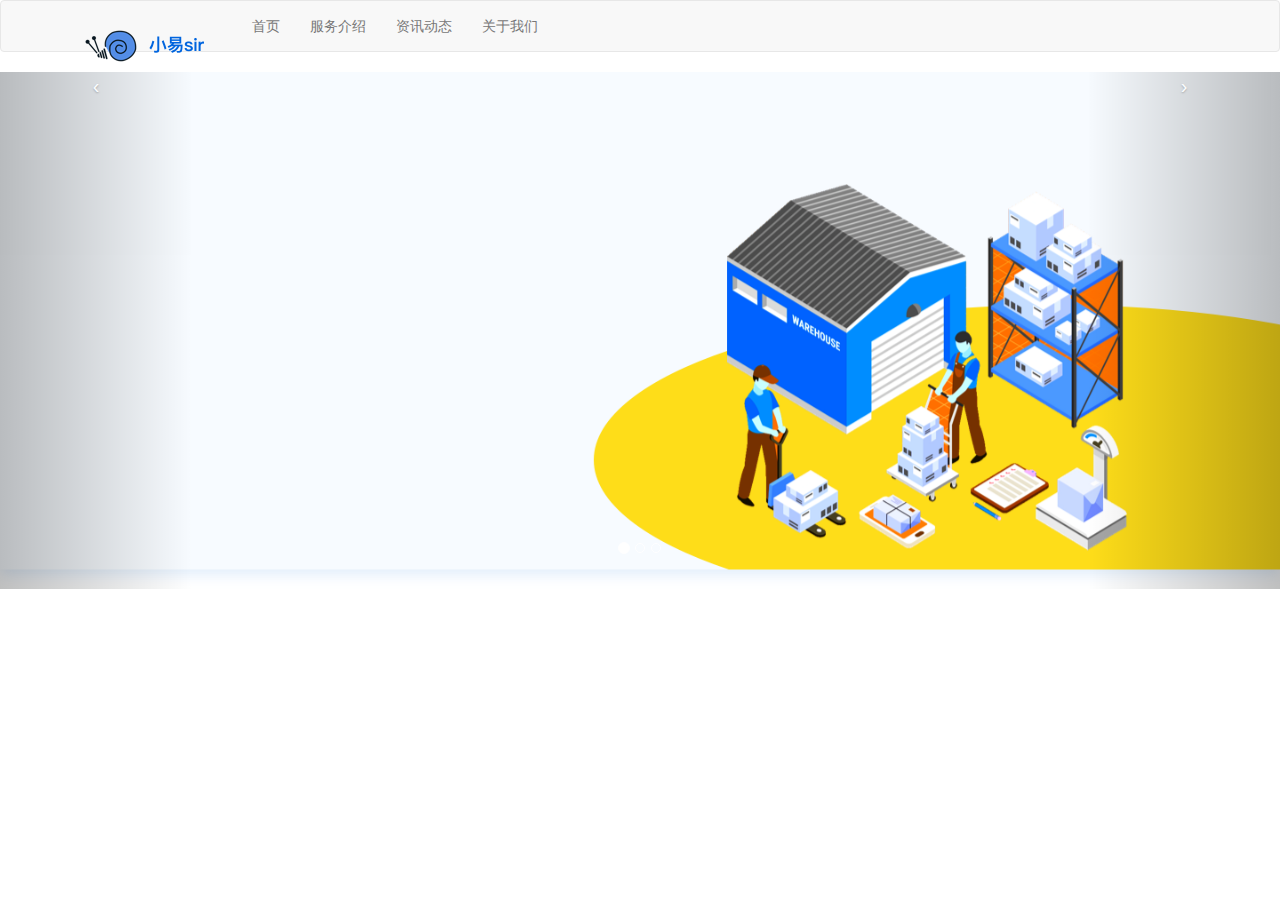
==== index.html @ 645ce536 "小易官网初始化" ====
<!DOCTYPE html>
<html lang="en">

<head>
    <meta charset="utf-8">
    <title>小易sir</title>
    <link rel="shortcut icon" href="images/X.ico" type="image/x-icon" />
    <meta name="viewport" content="width=device-width, initial-scale=1.0">
    <meta name="description" content="小易sir">
    <meta name="keywords" content="小易,快递">
    <meta name="author" content="宁波轩马信息科技有限公司,SwiftHorse Information Technology">
    <link rel="stylesheet" href="css/bootstrap.css" type="text/css">
    <link rel="stylesheet" href="css/style.css" type="text/css">

</head>

<body>
    <header>
        <nav class="navbar navbar-default">
            <div class="container">
                <div class="navbar-header">
                    <button type="button" class="navbar-toggle collapsed" data-toggle="collapse" data-target="#bs-example-navbar-collapse-1"
                        aria-expanded="false">
                        <span class="icon-bar"></span>
                        <span class="icon-bar"></span>
                        <span class="icon-bar"></span>
                    </button>
                    <a class="navbar-brand page-scroll" href="/">
                        <img src="images/logo.png" class="img-responsive">
                    </a>
                </div>
                <div class="collapse navbar-collapse text-center" id="bs-example-navbar-collapse-1">
                    <ul class="nav navbar-nav">
                        <li>
                            <a>首页</a>
                        </li>
                        <li class="dropdown">
                            <a href="#" class="dropdown-toggle" data-toggle="dropdown" role="button" aria-haspopup="true"
                                aria-expanded="false">服务介绍
                                <i class="el-submenu__icon-arrow el-icon-arrow-down"></i>
                            </a>
                            <ul class="dropdown-menu">
                                <li>
                                    <a>服务内容</a>
                                </li>
                                <li>
                                    <a>关注小易</a>
                                </li>
                            </ul>
                        </li>
                        <li>
                            <a>资讯动态</a>
                        </li>
                        <li>
                            <a>关于我们</a>
                        </li>
                        <li class="menu-btn">
                            <!-- <img :src="Info.Image" class="menu-icon" @click="navto('/User')"> -->
                            <!-- <el-button size="small" @click="logout()">退出</el-button> -->
                            <!-- <el-button type="primary" size="small">登录</el-button> -->
                        </li>
                    </ul>
                </div>
            </div>
        </nav>
    </header>
    <div id="myCarousel" class="carousel slide">
        <ol class="carousel-indicators">
            <li data-target="#myCarousel" data-slide-to="0" class="active"></li>
            <li data-target="#myCarousel" data-slide-to="1"></li>
            <li data-target="#myCarousel" data-slide-to="2"></li>
        </ol>
        <!-- Carousel items -->
        <div class="carousel-inner">
            <div class="active item"><img src="images/home_banner.png" /></div>
            <div class="item"><img src="images/home_banner.png" /></div>
            <div class="item"><img src="images/home_banner.png" /></div>
        </div>
        <!-- Carousel nav -->
        <a class="carousel-control left" href="#myCarousel" data-slide="prev">&lsaquo;</a>
        <a class="carousel-control right" href="#myCarousel" data-slide="next">&rsaquo;</a>
    </div>
</body>
<script src="js/jquery.min.js"></script>
<script src="js/bootstrap.min.js"></script>
<script src="js/index.js"></script>

</html>
---- css/style.css ----
#myCarousel img{
    height: 100%
}
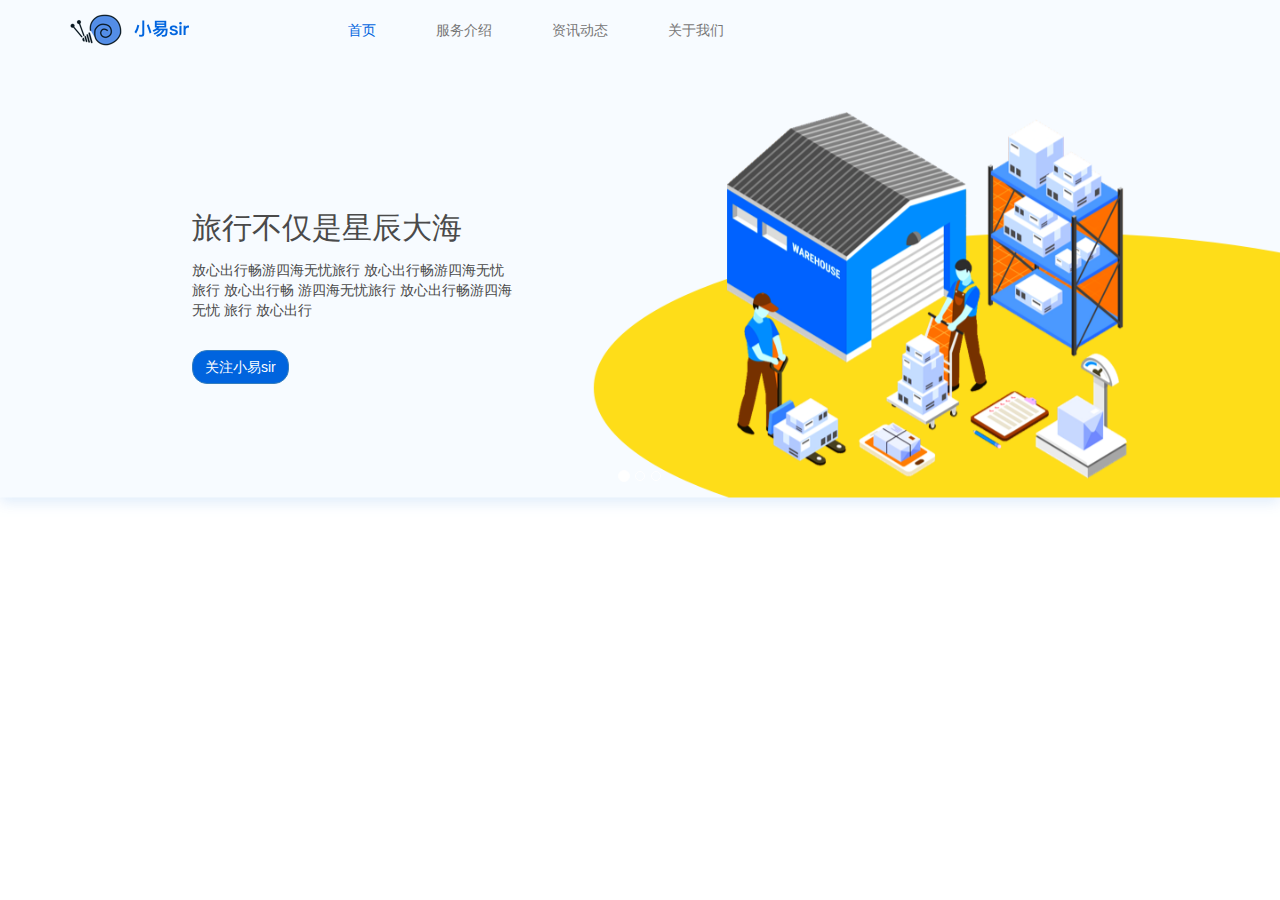
==== commit 5ee0177c: "导航条和banner完成" ====
--- a/index.html
+++ b/index.html
@@ -10,6 +10,7 @@
     <meta name="keywords" content="小易,快递">
     <meta name="author" content="宁波轩马信息科技有限公司,SwiftHorse Information Technology">
     <link rel="stylesheet" href="css/bootstrap.css" type="text/css">
+    <link rel="stylesheet" href="css/animate.min.css" type="text/css">
     <link rel="stylesheet" href="css/style.css" type="text/css">
 
 </head>
@@ -18,7 +19,7 @@
     <header>
         <nav class="navbar navbar-default">
             <div class="container">
-                <div class="navbar-header">
+                <!-- <div class="navbar-header"> -->
                     <button type="button" class="navbar-toggle collapsed" data-toggle="collapse" data-target="#bs-example-navbar-collapse-1"
                         aria-expanded="false">
                         <span class="icon-bar"></span>
@@ -28,18 +29,17 @@
                     <a class="navbar-brand page-scroll" href="/">
                         <img src="images/logo.png" class="img-responsive">
                     </a>
-                </div>
+                <!-- </div> -->
                 <div class="collapse navbar-collapse text-center" id="bs-example-navbar-collapse-1">
                     <ul class="nav navbar-nav">
-                        <li>
+                        <li class="active">
                             <a>首页</a>
                         </li>
                         <li class="dropdown">
-                            <a href="#" class="dropdown-toggle" data-toggle="dropdown" role="button" aria-haspopup="true"
-                                aria-expanded="false">服务介绍
+                            <a href="#" class="dropdown-toggle">服务介绍
                                 <i class="el-submenu__icon-arrow el-icon-arrow-down"></i>
                             </a>
-                            <ul class="dropdown-menu">
+                            <ul class="dropdown-menu animated fadeInDown active in"  id="animate">
                                 <li>
                                     <a>服务内容</a>
                                 </li>
@@ -54,11 +54,6 @@
                         <li>
                             <a>关于我们</a>
                         </li>
-                        <li class="menu-btn">
-                            <!-- <img :src="Info.Image" class="menu-icon" @click="navto('/User')"> -->
-                            <!-- <el-button size="small" @click="logout()">退出</el-button> -->
-                            <!-- <el-button type="primary" size="small">登录</el-button> -->
-                        </li>
                     </ul>
                 </div>
             </div>
@@ -72,13 +67,18 @@
         </ol>
         <!-- Carousel items -->
         <div class="carousel-inner">
+            <div class="banner-text">
+                <p class="title">旅行不仅是星辰大海</p>
+                <p class="smalltitle">放心出行畅游四海无忧旅行 放心出行畅游四海无忧旅行 放心出行畅 游四海无忧旅行 放心出行畅游四海无忧 旅行 放心出行</p>
+                <button class="btn btn-large btn-primary" type="button">关注小易sir</button>
+            </div>
             <div class="active item"><img src="images/home_banner.png" /></div>
             <div class="item"><img src="images/home_banner.png" /></div>
             <div class="item"><img src="images/home_banner.png" /></div>
         </div>
         <!-- Carousel nav -->
-        <a class="carousel-control left" href="#myCarousel" data-slide="prev">&lsaquo;</a>
-        <a class="carousel-control right" href="#myCarousel" data-slide="next">&rsaquo;</a>
+        <a class="carousel-control left" href="#myCarousel" data-slide="prev"></a>
+        <a class="carousel-control right" href="#myCarousel" data-slide="next"></a>
     </div>
 </body>
 <script src="js/jquery.min.js"></script>
--- a/css/style.css
+++ b/css/style.css
@@ -1,3 +1,100 @@
-#myCarousel img{
-    height: 100%
+*{
+    color: #4A4A4A;
+    font-size: 14px;
+}
+.btn-primary{
+    background-color: #0064DE;
+}
+/* banner */
+.carousel-inner .item img{
+    height: 100%;
+    width: 100%
+}
+.carousel-control.left,.carousel-control.right {
+    background-image: unset
+}
+.banner-text{
+    position: absolute;
+    top: 40%;
+    z-index: 1;
+    width: 25%;
+    left: 15%;
+    color: #4A4A4A;
+}
+.banner-text .title{
+    font-size: 30px;
+}
+.banner-text .smalltitle{
+    font-size: 14px;
+}
+@media only screen
+and (max-device-width : 767px){
+    .banner-text .title{
+        font-size: 14px;
+    }
+    .banner-text .smalltitle{
+        display: none;
+    }
+    .banner-text {
+        top: 45%;
+        width: 50%;
+        left: 9%;
+    }
+    .banner-text .btn-primary{
+        margin-top: 0;
+    }
+}
+.banner-text .btn-primary{
+    border-radius:15px;
+    margin-top: 20px;
+}
+/* 导航条 */
+header{
+    position: absolute;
+    top: 0;
+    z-index: 999;
+    width: 100%;
+}
+.navbar-brand{
+    padding: 0
+}
+.nav {
+    padding-left: 10%;
+}
+.nav > li > a {
+    padding: 20px 30px;
+}
+.navbar-default {
+    background-color:unset;
+    border-color: unset;
+    border:unset
+}
+.navbar-default .navbar-nav > .active > a, .navbar-default .navbar-nav > .active > a:hover, .navbar-default .navbar-nav > .active > a:focus {
+    color: #0064DE;
+    background-color: unset;
+}
+.nav.navbar-nav li{
+    cursor: pointer;
+}
+.navbar-default .navbar-nav > li > a:hover, .navbar-default .navbar-nav > li > a:focus {
+    color: #0064DE;;
+    background-color: transparent;
+}
+.navbar-nav .dropdown-menu {
+    position: absolute;
+    top: 100%;
+    opacity: 0;
+    visibility: hidden;
+}
+.navbar-nav .dropdown:hover > ul{
+    opacity: 1;
+    visibility: visible;
+    display: block !important;
+}
+.dropdown-menu {
+    min-width: 100px;
+    padding: 15px 0;
+}
+.dropdown #animate li + li{
+    margin-top: 10px;
 }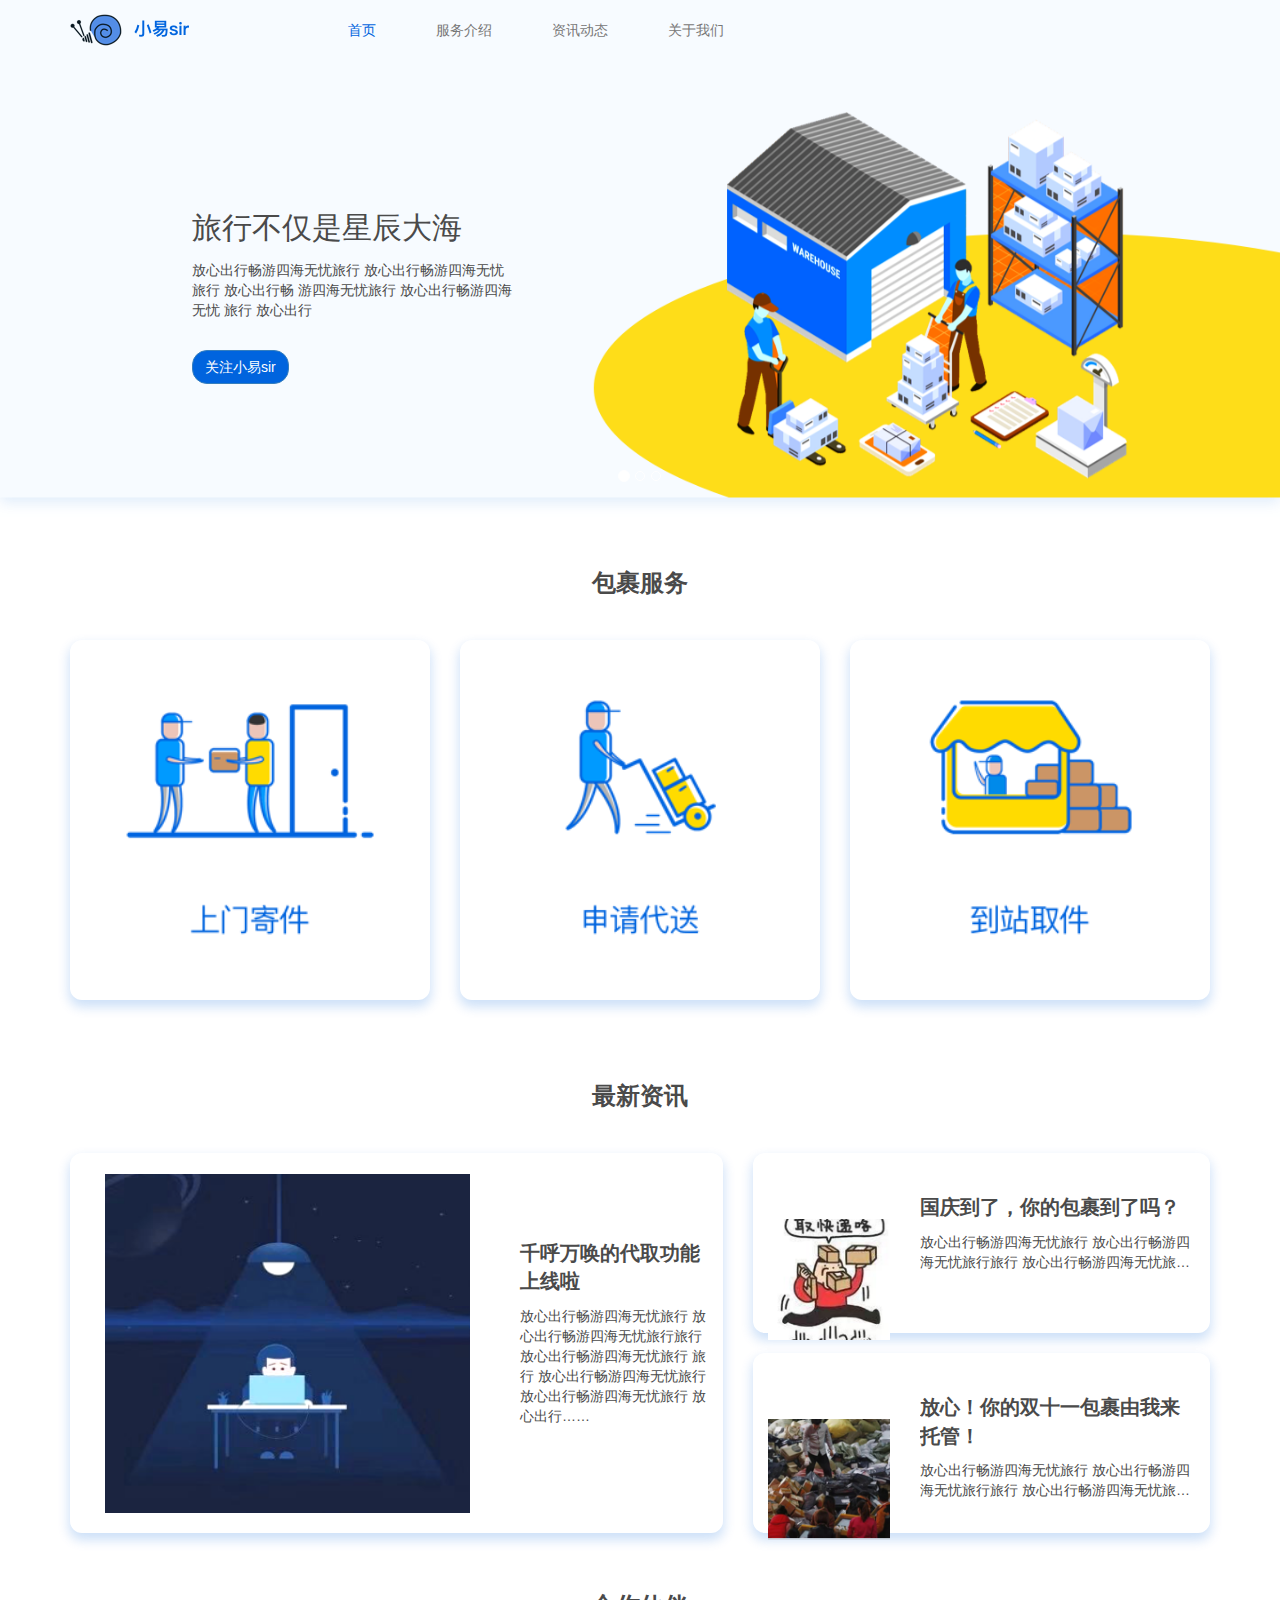
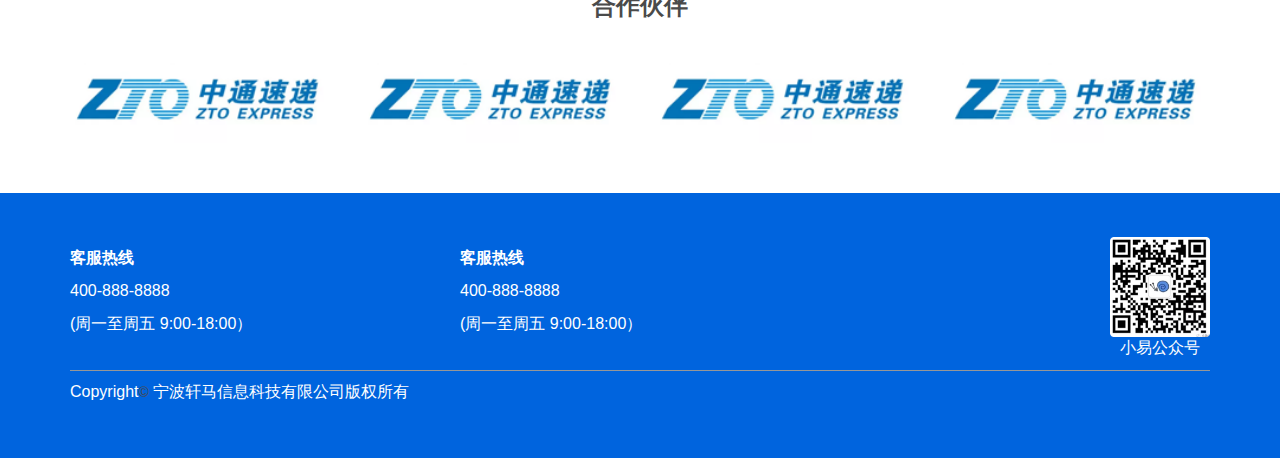
==== commit 2981d1cd: "首页完成" ====
--- a/index.html
+++ b/index.html
@@ -20,15 +20,15 @@
         <nav class="navbar navbar-default">
             <div class="container">
                 <!-- <div class="navbar-header"> -->
-                    <button type="button" class="navbar-toggle collapsed" data-toggle="collapse" data-target="#bs-example-navbar-collapse-1"
-                        aria-expanded="false">
-                        <span class="icon-bar"></span>
-                        <span class="icon-bar"></span>
-                        <span class="icon-bar"></span>
-                    </button>
-                    <a class="navbar-brand page-scroll" href="/">
-                        <img src="images/logo.png" class="img-responsive">
-                    </a>
+                <button type="button" class="navbar-toggle collapsed" data-toggle="collapse" data-target="#bs-example-navbar-collapse-1"
+                    aria-expanded="false">
+                    <span class="icon-bar"></span>
+                    <span class="icon-bar"></span>
+                    <span class="icon-bar"></span>
+                </button>
+                <a class="navbar-brand page-scroll" href="/">
+                    <img src="images/logo.png" class="img-responsive">
+                </a>
                 <!-- </div> -->
                 <div class="collapse navbar-collapse text-center" id="bs-example-navbar-collapse-1">
                     <ul class="nav navbar-nav">
@@ -39,7 +39,7 @@
                             <a href="#" class="dropdown-toggle">服务介绍
                                 <i class="el-submenu__icon-arrow el-icon-arrow-down"></i>
                             </a>
-                            <ul class="dropdown-menu animated fadeInDown active in"  id="animate">
+                            <ul class="dropdown-menu animated fadeInDown active in" id="animate">
                                 <li>
                                     <a>服务内容</a>
                                 </li>
@@ -80,6 +80,87 @@
         <a class="carousel-control left" href="#myCarousel" data-slide="prev"></a>
         <a class="carousel-control right" href="#myCarousel" data-slide="next"></a>
     </div>
+    <h2>包裹服务</h2>
+    <div class="container">
+        <div class="row server">
+            <div class="col-xs-6 col-sm-6 col-md-4"><img src="images/home_send.png" /></div>
+            <div class="col-xs-6 col-sm-6 col-md-4"><img src="images/home_substituting.png" /></div>
+            <div class="col-xs-6 col-sm-6 col-md-4"><img src="images/home_take.png" /></div>
+        </div>
+    </div>
+    <h2 class="newstitle">最新资讯</h2>
+    <div class="container">
+        <div class="row news">
+            <div class="col-md-7 left">
+                <div class="row">
+                    <div class="col-lg-8 col-md-8 col-sm-6">
+                        <img src="images/home_news1.png" />
+                    </div>
+                    <div class="col-lg-4 col-md-4 col-sm-6">
+                        <p class="news-title">千呼万唤的代取功能上线啦</p>
+                        <p>放心出行畅游四海无忧旅行 放心出行畅游四海无忧旅行旅行 放心出行畅游四海无忧旅行 旅行 放心出行畅游四海无忧旅行 放心出行畅游四海无忧旅行 放心出行……</p>
+                    </div>
+                </div>
+            </div>
+            <div class="col-md-5 right">
+                <div class="row">
+                    <div class="col-sm-4 col-md-4 col-lg-4">
+                        <img src="images/home_news2.png" />
+                    </div>
+                    <div class="col-md-8">
+                        <p class="news-title">国庆到了，你的包裹到了吗？</p>
+                        <p>放心出行畅游四海无忧旅行 放心出行畅游四海无忧旅行旅行 放心出行畅游四海无忧旅行 旅行 放心出行畅游四海无忧旅行 放心出行畅游四海无忧旅行 放心出行……</p>
+                    </div>
+                </div>
+                <div class="row">
+                    <div class="col-sm-4 col-md-4 col-lg-4">
+                        <img src="images/home_news3.png" />
+                    </div>
+                    <div class="col-md-8">
+                        <p class="news-title">放心！你的双十一包裹由我来托管！</p>
+                        <p>放心出行畅游四海无忧旅行 放心出行畅游四海无忧旅行旅行 放心出行畅游四海无忧旅行 旅行 放心出行畅游四海无忧旅行 放心出行畅游四海无忧旅行 放心出行……</p>
+                    </div>
+                </div>
+            </div>
+        </div>
+    </div>
+    <h2>合作伙伴</h2>
+    <div class="container">
+        <div class="row hezuo">
+            <div class="col-xs-6 col-sm-6 col-md-3"><img src="images/home_partner.png" /></div>
+            <div class="col-xs-6 col-sm-6 col-md-3"><img src="images/home_partner.png" /></div>
+            <div class="col-xs-6 col-sm-6 col-md-3"><img src="images/home_partner.png" /></div>
+            <div class="col-xs-6 col-sm-6 col-md-3"><img src="images/home_partner.png" /></div>
+        </div>
+    </div>
+    <footer class="page-footer">
+        <div class="container">
+            <div class="row">
+                <div class="col-xs-8 col-sm-8 col-md-8">
+                    <div class="row">
+                        <div class="col-xs-12 col-sm-6 col-md-6">
+                            <p class="foot-head">客服热线</p>
+                            <p class="foot-body">400-888-8888</p>
+                            <p class="foot-body">(周一至周五 9:00-18:00）</p>
+                        </div>
+                        <div class="col-xs-12 col-sm-6 col-md-6">
+                            <p class="foot-head">客服热线</p>
+                            <p class="foot-body">400-888-8888</p>
+                            <p class="foot-body">(周一至周五 9:00-18:00）</p>
+                        </div>
+                    </div>
+                </div>
+                <div class="col-xs-4 col-sm-4 col-md-4">
+                    <div class="eqcode">
+                        <img src="images/ew.png" style="width: 100px;height: 100px;">
+                        <p>小易公众号</p>
+                    </div>
+                </div>
+            </div>
+            <p class="copyright">Copyright<span style="font-family: Arial;">©</span> 宁波轩马信息科技有限公司版权所有</p>
+            <!-- <p>联系电话：0574-87562316&nbsp;&nbsp;&nbsp;公司地址：宁波市鄞州区扬帆路999号研发园B2幢901室</p> -->
+        </div>
+    </footer>
 </body>
 <script src="js/jquery.min.js"></script>
 <script src="js/bootstrap.min.js"></script>
--- a/css/style.css
+++ b/css/style.css
@@ -27,8 +27,11 @@
 .banner-text .smalltitle{
     font-size: 14px;
 }
-@media only screen
-and (max-device-width : 767px){
+.banner-text .btn-primary{
+    border-radius:15px;
+    margin-top: 20px;
+}
+@media (max-width : 992px){
     .banner-text .title{
         font-size: 14px;
     }
@@ -43,10 +46,6 @@
     .banner-text .btn-primary{
         margin-top: 0;
     }
-}
-.banner-text .btn-primary{
-    border-radius:15px;
-    margin-top: 20px;
 }
 /* 导航条 */
 header{
@@ -97,4 +96,127 @@
 }
 .dropdown #animate li + li{
     margin-top: 10px;
+}
+/* 包裹服务 */
+h2{
+    font-size:24px;
+    font-family:PingFangSC-Semibold;
+    font-weight:600;
+    color:rgba(74,74,74,1);
+    line-height:33px;
+    text-align: center;
+    margin-top: 20px;
+    padding: 30px 0;
+}
+.server .col-md-4{
+    text-align: center;
+}
+.server .col-md-4 img{
+    background:rgba(255,255,255,1);
+    box-shadow:0px 6px 12px 1px rgba(0,100,222,0.2);
+    border-radius:12px;
+    width: 100%;
+}
+/* 最新资讯 */
+.newstitle{
+    margin-top: 50px;
+}
+.news .col-md-7.left .row , .news .col-md-5.right .row{
+    background:rgba(255,255,255,1);
+    box-shadow:0px 6px 12px 1px rgba(0,100,222,0.2);
+    border-radius:12px;
+}
+.news .left .row{
+    margin: 0;
+}
+.news .left .col-md-8{
+    text-align: center;
+    height: 100%;
+}
+.news .left .col-md-8 img{
+    padding: 5%;
+    width: 100%;
+    height: 100%;
+}
+.news .left .col-md-4{
+    margin-top: 10%;
+}
+.news-title{
+    font-size: 20px;
+    font-weight: 600;
+    padding-top: 20px;
+}
+.right .row{
+    padding: 20px 0;
+    margin: 0
+}
+.news .right .row+.row{
+    margin-top: 20px;
+}
+.news .right .col-md-4{
+    padding-top: 10%
+}
+.news .right .col-md-4 img{
+    width: 100%
+}
+.news .right p{
+    display: -webkit-box;
+    -webkit-box-orient: vertical;
+    -webkit-line-clamp: 2;
+    overflow: hidden;
+}
+@media(min-width : 992px){
+    .news .left .row{
+        height: 380px;
+    }
+    .news .right .row{
+        height: 180px;
+    }
+    
+}
+@media (max-width : 992px){
+    .left .col-md-7 img{
+        padding: 0;
+    }
+    h2{
+        padding: 0;
+    }
+    .server .col-md-4:last-child{
+        margin-top: 20px;
+    }
+    .news .right{
+        margin-top: 20px;
+    }
+    .news .right{
+        margin-top: 20px;
+    }
+}
+.hezuo .col-sm-6 img{
+    width: 100%
+}
+.hezuo{
+    margin-bottom: 50px;
+}
+ /* 底部栏 */
+ .page-footer{
+    padding-top: 44px;
+    padding-bottom: 44px;
+    width: 100%;
+    background-color: #0064DE;
+ }
+ .page-footer p{
+    color: #fff;
+    font-size: 16px;
+ }
+ .foot-head {
+    font-weight: 600;
+    margin: 10px 0;
+}
+.eqcode{
+    float: right;
+    text-align: center;
+}
+.copyright {
+    border-top: 1px solid #979797;
+    padding-top: 10px;
 }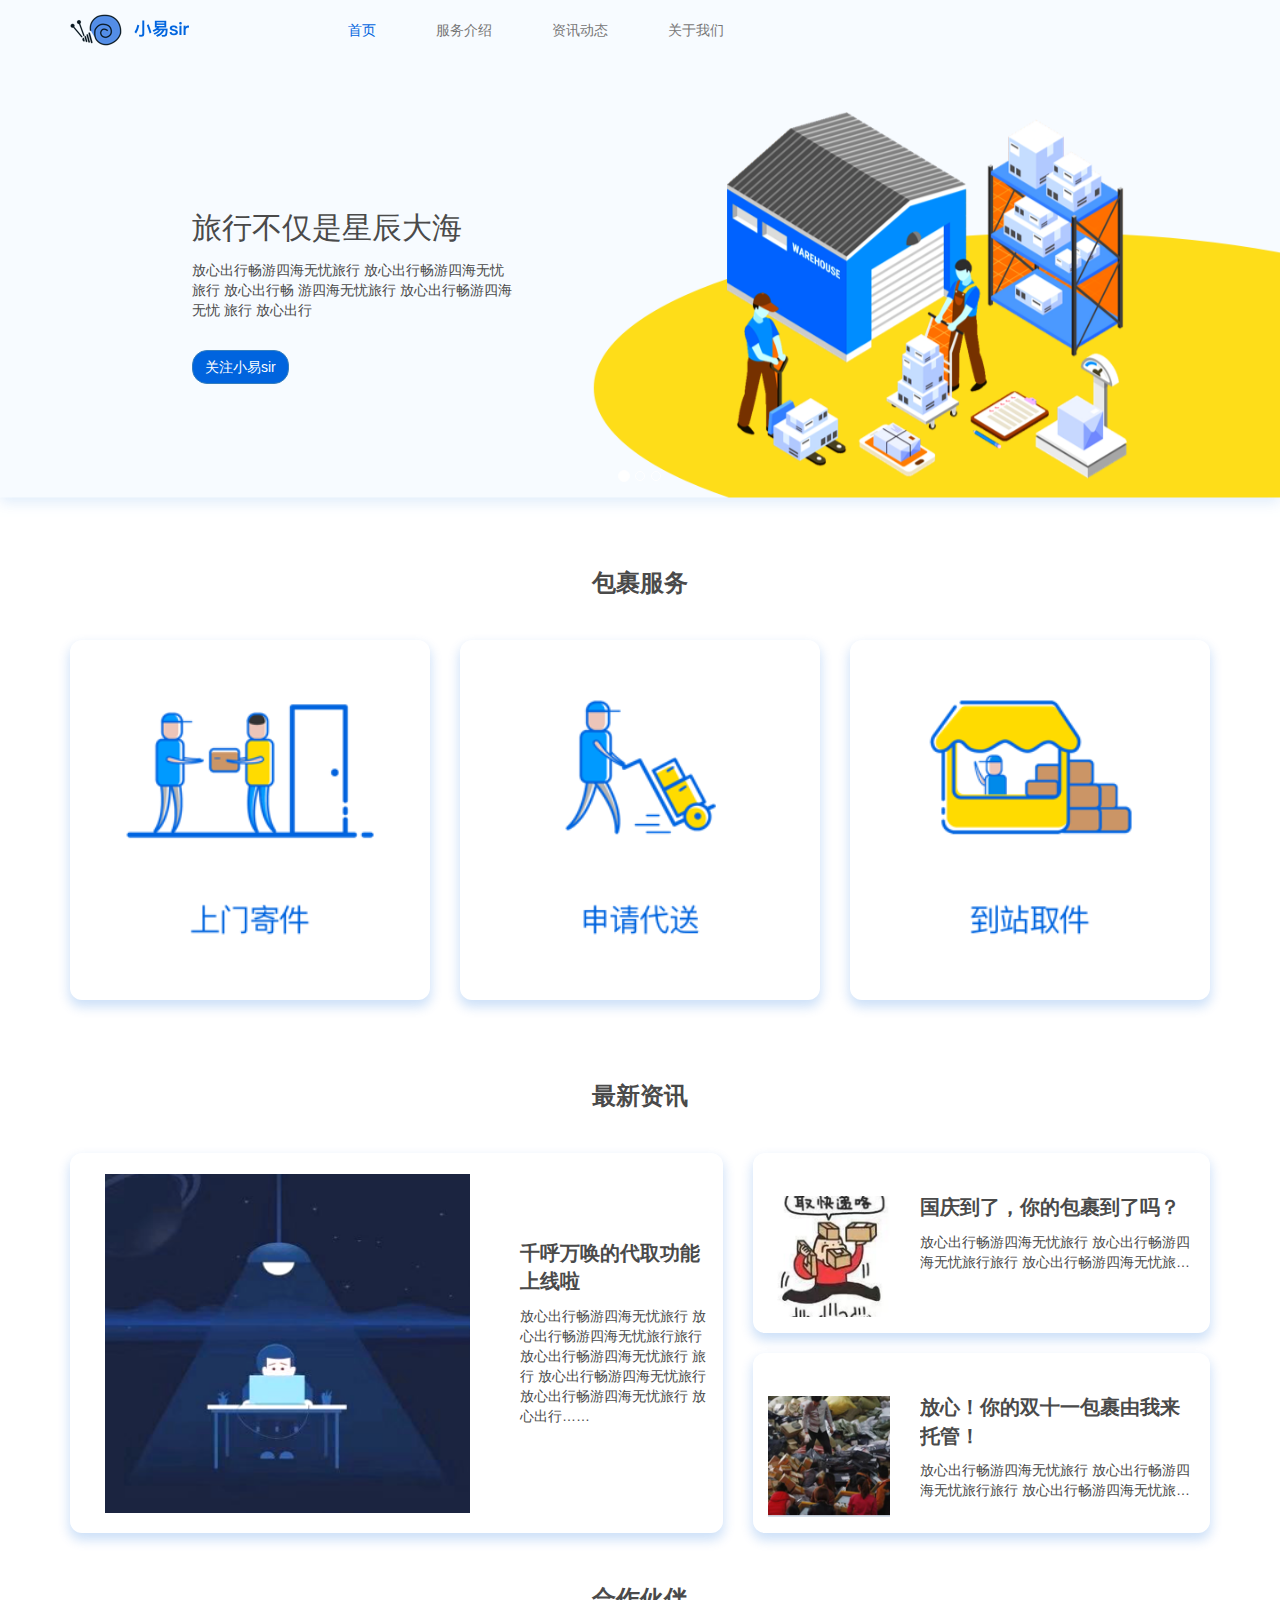
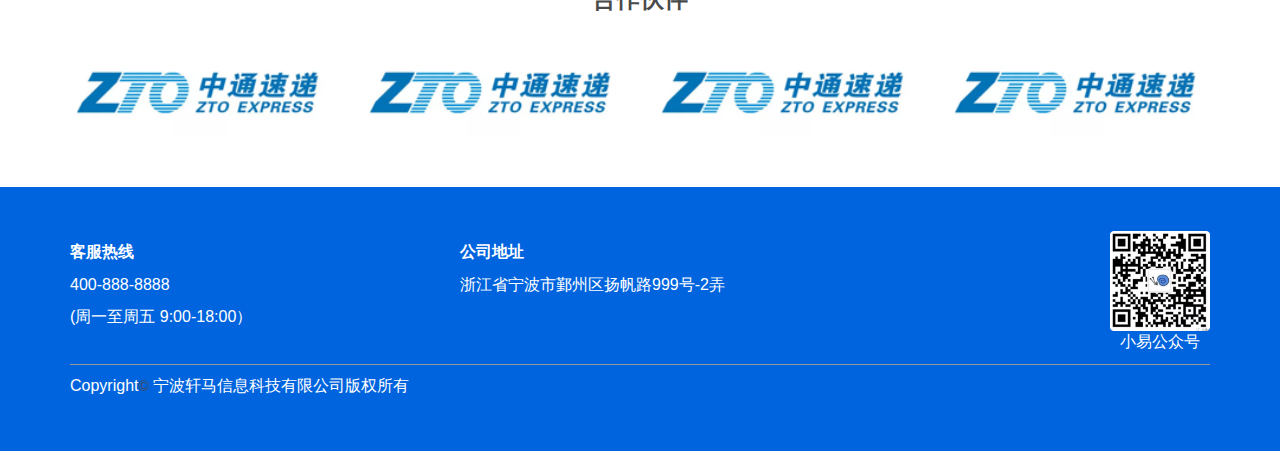
==== commit 1aa6aea3: "服务内容页面完成" ====
--- a/index.html
+++ b/index.html
@@ -12,52 +12,9 @@
     <link rel="stylesheet" href="css/bootstrap.css" type="text/css">
     <link rel="stylesheet" href="css/animate.min.css" type="text/css">
     <link rel="stylesheet" href="css/style.css" type="text/css">
-
 </head>
-
 <body>
     <header>
-        <nav class="navbar navbar-default">
-            <div class="container">
-                <!-- <div class="navbar-header"> -->
-                <button type="button" class="navbar-toggle collapsed" data-toggle="collapse" data-target="#bs-example-navbar-collapse-1"
-                    aria-expanded="false">
-                    <span class="icon-bar"></span>
-                    <span class="icon-bar"></span>
-                    <span class="icon-bar"></span>
-                </button>
-                <a class="navbar-brand page-scroll" href="/">
-                    <img src="images/logo.png" class="img-responsive">
-                </a>
-                <!-- </div> -->
-                <div class="collapse navbar-collapse text-center" id="bs-example-navbar-collapse-1">
-                    <ul class="nav navbar-nav">
-                        <li class="active">
-                            <a>首页</a>
-                        </li>
-                        <li class="dropdown">
-                            <a href="#" class="dropdown-toggle">服务介绍
-                                <i class="el-submenu__icon-arrow el-icon-arrow-down"></i>
-                            </a>
-                            <ul class="dropdown-menu animated fadeInDown active in" id="animate">
-                                <li>
-                                    <a>服务内容</a>
-                                </li>
-                                <li>
-                                    <a>关注小易</a>
-                                </li>
-                            </ul>
-                        </li>
-                        <li>
-                            <a>资讯动态</a>
-                        </li>
-                        <li>
-                            <a>关于我们</a>
-                        </li>
-                    </ul>
-                </div>
-            </div>
-        </nav>
     </header>
     <div id="myCarousel" class="carousel slide">
         <ol class="carousel-indicators">
@@ -134,36 +91,9 @@
         </div>
     </div>
     <footer class="page-footer">
-        <div class="container">
-            <div class="row">
-                <div class="col-xs-8 col-sm-8 col-md-8">
-                    <div class="row">
-                        <div class="col-xs-12 col-sm-6 col-md-6">
-                            <p class="foot-head">客服热线</p>
-                            <p class="foot-body">400-888-8888</p>
-                            <p class="foot-body">(周一至周五 9:00-18:00）</p>
-                        </div>
-                        <div class="col-xs-12 col-sm-6 col-md-6">
-                            <p class="foot-head">客服热线</p>
-                            <p class="foot-body">400-888-8888</p>
-                            <p class="foot-body">(周一至周五 9:00-18:00）</p>
-                        </div>
-                    </div>
-                </div>
-                <div class="col-xs-4 col-sm-4 col-md-4">
-                    <div class="eqcode">
-                        <img src="images/ew.png" style="width: 100px;height: 100px;">
-                        <p>小易公众号</p>
-                    </div>
-                </div>
-            </div>
-            <p class="copyright">Copyright<span style="font-family: Arial;">©</span> 宁波轩马信息科技有限公司版权所有</p>
-            <!-- <p>联系电话：0574-87562316&nbsp;&nbsp;&nbsp;公司地址：宁波市鄞州区扬帆路999号研发园B2幢901室</p> -->
-        </div>
     </footer>
 </body>
 <script src="js/jquery.min.js"></script>
 <script src="js/bootstrap.min.js"></script>
 <script src="js/index.js"></script>
-
 </html>--- a/css/style.css
+++ b/css/style.css
@@ -154,7 +154,7 @@
     margin-top: 20px;
 }
 .news .right .col-md-4{
-    padding-top: 10%
+    padding-top: 5%
 }
 .news .right .col-md-4 img{
     width: 100%
@@ -219,4 +219,87 @@
 .copyright {
     border-top: 1px solid #979797;
     padding-top: 10px;
-}+}
+/* 服务内容页面 */
+.service{
+    margin-top: 50px;
+}
+.service .text{
+    text-align: left;
+    font-size: 60px;
+    font-weight: 400
+}
+.service .col-md-11 p{
+    font-size: 24px;
+    text-align: left;
+    margin-top: 10px;
+}
+.service .step1 img{
+    width: 80%;
+    background:rgba(255,255,255,1);
+    box-shadow:0px 6px 12px 1px rgba(0,100,222,0.2);
+    border-radius:12px;
+}
+.service .step1 .col-md-6:first-child{
+    text-align: left;
+}
+.service .step1 .col-md-6:last-child{
+    text-align: right;
+}
+.service .step1 .col-md-6:last-child p{
+    margin-left: 20%;
+}
+.service .step1 .col-md-6 p{
+    text-align: center;
+    width: 80%;
+    font-size: 24px;
+    font-weight: 600;
+    margin-top: 10px;
+}
+.service .col-md-11 .little{
+    font-size: 14px;
+    width: 50%;
+}
+.service .col-md-11 .row{
+    margin-top: 50px;
+}
+.service .step2{
+    margin-top: 50px;
+}
+.service .step3{
+    margin-top: 50px;
+}
+.service .step2 img , .service .step3 img{
+    width: 90%;
+    padding: 5%;
+    background:rgba(255,255,255,1);
+    box-shadow:0px 6px 12px 1px rgba(0,100,222,0.2);
+    border-radius:12px;
+}
+.footbanner img{
+    width: 100%;
+}
+.step4{
+    margin:50px 0;
+}
+@media (max-width : 992px){
+    .service{
+        margin-top: 20px;
+    }
+    .service .col-md-11 .little{
+        width: 100%;
+    }
+    .service .step1 img{
+        width: 100%;
+    }
+    .service .step1 .col-md-6:last-child p{
+        margin-left: 0;
+    }
+    .service .step1 .col-md-6 p{
+        text-align: center;
+        width: 100%;
+    }
+    .service .step2,.service .step3{
+        margin-top: 20px;
+    }
+}
